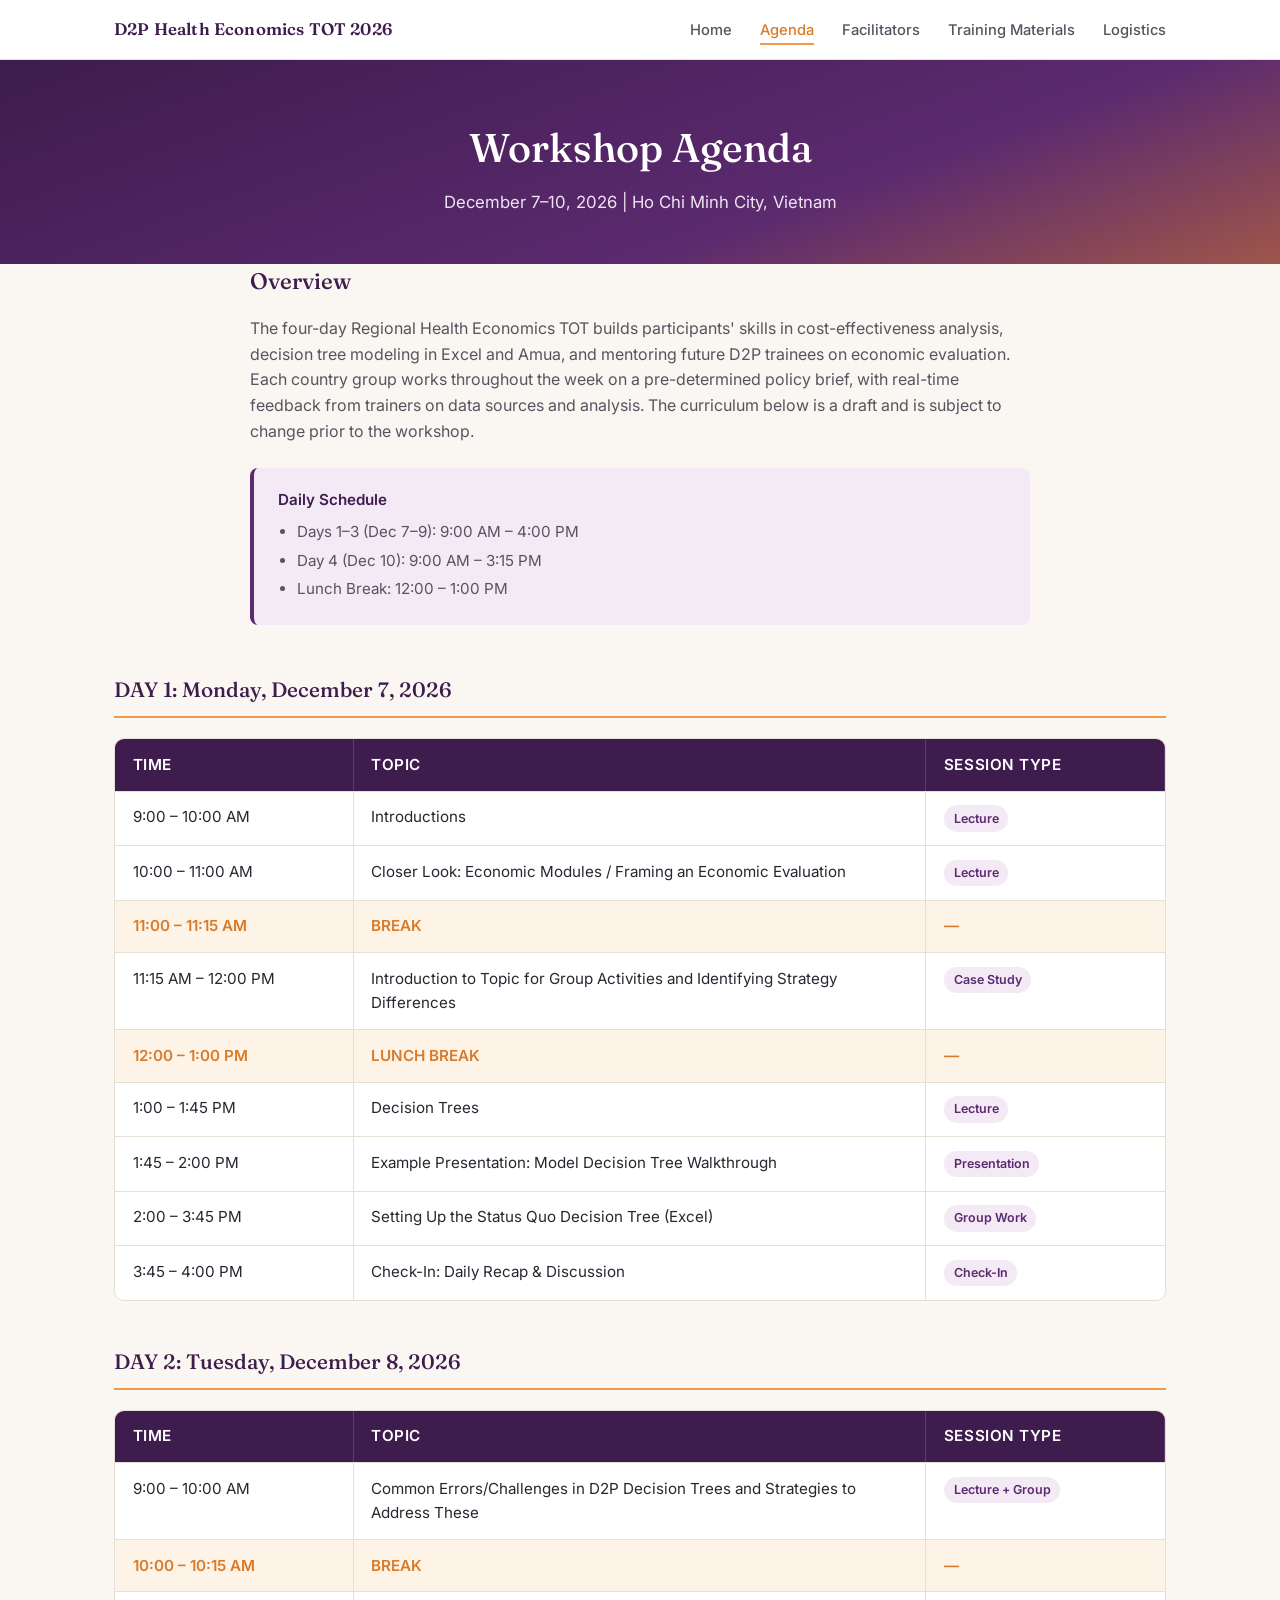
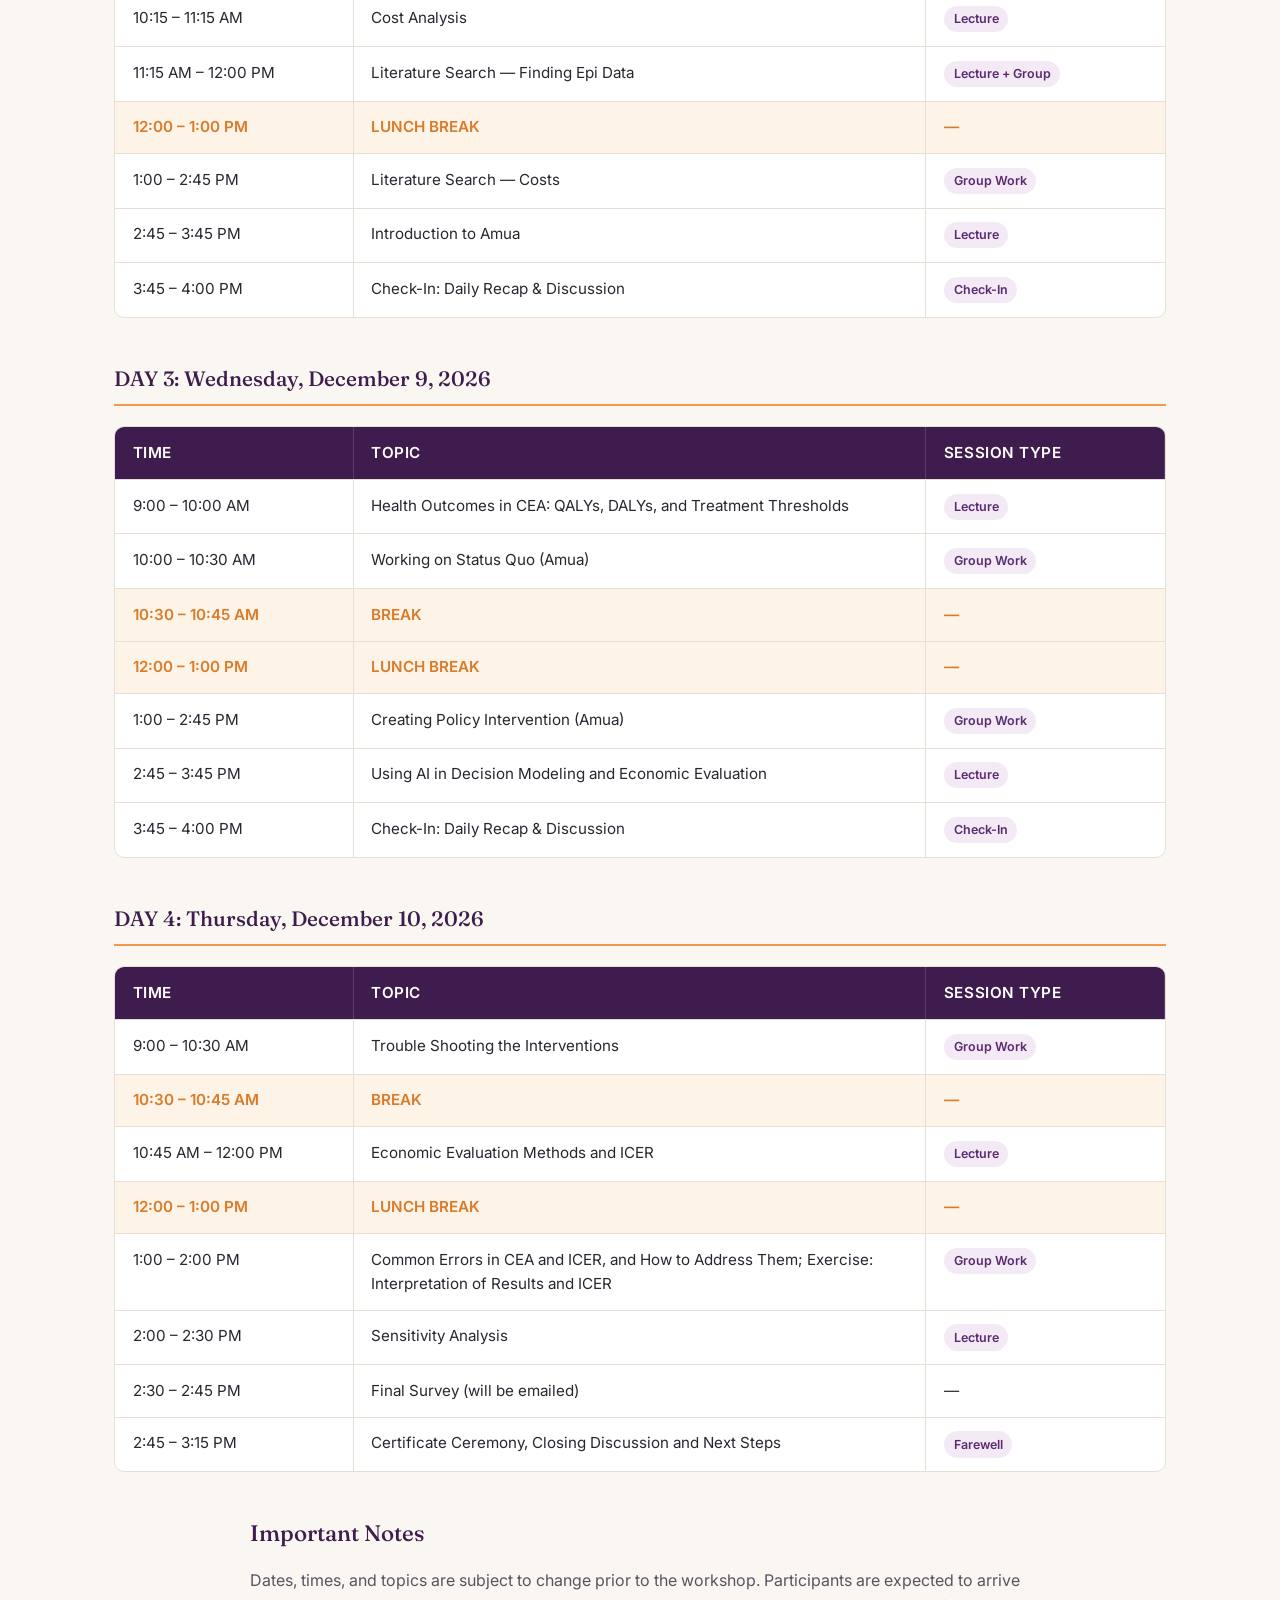
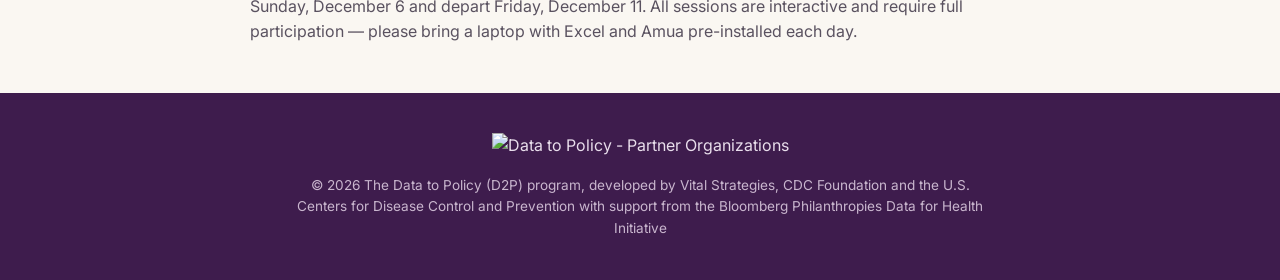
==== agenda.html @ 46e8d225 "Add files via upload" ====
<!DOCTYPE html>
<html lang="en">
<head>
    <meta charset="UTF-8">
    <meta name="viewport" content="width=device-width, initial-scale=1.0">
    <title>Agenda - D2P Regional Health Economics TOT</title>
    <link rel="preconnect" href="https://fonts.googleapis.com">
    <link rel="preconnect" href="https://fonts.gstatic.com" crossorigin>
    <link href="https://fonts.googleapis.com/css2?family=Fraunces:opsz,wght@9..144,400;9..144,500;9..144,600&family=Inter:wght@400;500;600;700&display=swap" rel="stylesheet">
    <style>
        :root {
            --purple: #5B2A6F;
            --purple-deep: #3E1C4D;
            --orange: #F2994A;
            --orange-deep: #D97B2A;
            --cream: #FAF7F2;
            --ink: #2B2530;
            --ink-soft: #5A5260;
            --line: #E6DFD6;
        }

        * { box-sizing: border-box; margin: 0; padding: 0; }

        body {
            font-family: 'Inter', -apple-system, sans-serif;
            background: var(--cream);
            color: var(--ink);
            line-height: 1.6;
        }

        h1, h2, h3, h4 {
            font-family: 'Fraunces', Georgia, serif;
            color: var(--purple-deep);
            font-weight: 500;
        }

        a { color: inherit; }

        .container { max-width: 1100px; margin: 0 auto; padding: 0 1.5rem; }

        /* Nav */
        .navbar {
            background: #FFFFFF;
            border-bottom: 1px solid var(--line);
            position: sticky;
            top: 0;
            z-index: 10;
        }
        .nav-container {
            max-width: 1100px;
            margin: 0 auto;
            padding: 1rem 1.5rem;
            display: flex;
            justify-content: space-between;
            align-items: center;
            flex-wrap: wrap;
            gap: 0.75rem;
        }
        .logo {
            font-family: 'Fraunces', serif;
            font-weight: 600;
            font-size: 1.05rem;
            color: var(--purple-deep);
            letter-spacing: 0.01em;
        }
        .nav-menu {
            list-style: none;
            display: flex;
            gap: 1.75rem;
        }
        .nav-menu a {
            text-decoration: none;
            font-size: 0.92rem;
            font-weight: 500;
            color: var(--ink-soft);
            padding-bottom: 0.25rem;
            border-bottom: 2px solid transparent;
            transition: border-color 0.2s, color 0.2s;
        }
        .nav-menu a:hover,
        .nav-menu a.active {
            color: var(--orange-deep);
            border-bottom-color: var(--orange);
        }

        /* Page header */
        .page-header {
            background: linear-gradient(160deg, var(--purple-deep) 0%, var(--purple) 65%, var(--orange-deep) 130%);
            color: #FFF;
            padding: 3.5rem 1.5rem 3rem;
            text-align: center;
        }
        .page-header h1 {
            color: #FFF;
            font-size: clamp(1.8rem, 3.6vw, 2.5rem);
            font-weight: 500;
            margin-bottom: 0.6rem;
        }
        .page-header p {
            color: #EFE4F1;
            font-size: 1.05rem;
        }

        main { padding: 3rem 0 4rem; }

        .agenda-intro { max-width: 780px; margin: 0 auto 3rem; }
        .agenda-intro h2 { margin-bottom: 1rem; font-size: 1.4rem; }
        .agenda-intro > p { color: var(--ink-soft); margin-bottom: 1.5rem; }

        .schedule-note {
            background: #F3EAF6;
            border-left: 4px solid var(--purple);
            padding: 1.25rem 1.5rem;
            border-radius: 8px;
            color: var(--ink-soft);
            font-size: 0.95rem;
        }
        .schedule-note p:first-child { margin-bottom: 0.5rem; color: var(--purple-deep); font-weight: 600; font-family: 'Inter', sans-serif; }
        .schedule-note ul { padding-left: 1.2rem; }
        .schedule-note li { margin-bottom: 0.25rem; }

        .agenda-day { margin-bottom: 2.75rem; }
        .day-header {
            font-size: 1.3rem;
            margin-bottom: 1.25rem;
            padding-bottom: 0.6rem;
            border-bottom: 2px solid var(--orange);
        }

        .agenda-table {
            background: #FFF;
            border: 1px solid var(--line);
            border-radius: 10px;
            overflow: hidden;
        }
        .agenda-row {
            display: grid;
            grid-template-columns: 1fr 2.4fr 1fr;
            border-bottom: 1px solid var(--line);
        }
        .agenda-row:last-child { border-bottom: none; }
        .agenda-row > div {
            padding: 0.85rem 1.1rem;
            border-right: 1px solid var(--line);
            font-size: 0.95rem;
        }
        .agenda-row > div:last-child { border-right: none; }

        .agenda-row.header {
            background: var(--purple-deep);
            color: #FFF;
            font-weight: 600;
            font-family: 'Inter', sans-serif;
            font-size: 0.85rem;
            text-transform: uppercase;
            letter-spacing: 0.04em;
        }
        .agenda-row.header > div { border-right: 1px solid rgba(255,255,255,0.15); }

        .agenda-row.break {
            background: #FDF3E7;
            color: var(--orange-deep);
            font-weight: 600;
        }

        .session-type {
            display: inline-block;
            font-size: 0.78rem;
            font-weight: 600;
            padding: 0.2rem 0.6rem;
            border-radius: 20px;
            background: #F3EAF6;
            color: var(--purple);
        }

        @media (max-width: 720px) {
            .agenda-row { grid-template-columns: 1fr; }
            .agenda-row > div { border-right: none; border-bottom: 1px solid var(--line); }
            .agenda-row > div:last-child { border-bottom: none; }
            .nav-menu { gap: 1rem; font-size: 0.85rem; }
        }

        /* Footer */
        .footer {
            background: var(--purple-deep);
            color: #E9DEEC;
            padding: 2.5rem 0;
        }
        .footer-content { text-align: center; }
        .footer-logos { margin-bottom: 1rem; }
        .footer-logo { max-height: 48px; }
        .footer-text p { font-size: 0.85rem; color: #C9B6CE; max-width: 700px; margin: 0 auto; }
    </style>
</head>
<body>
    <nav class="navbar">
        <div class="nav-container">
            <div class="logo">D2P Health Economics TOT 2026</div>
            <ul class="nav-menu">
                <li><a href="index.html">Home</a></li>
                <li><a href="agenda.html" class="active">Agenda</a></li>
                <li><a href="facilitators.html">Facilitators</a></li>
                <li><a href="materials.html">Training Materials</a></li>
                <li><a href="logistics.html">Logistics</a></li>
            </ul>
        </div>
    </nav>

    <header class="page-header">
        <div class="container">
            <h1>Workshop Agenda</h1>
            <p>December 7–10, 2026 | Ho Chi Minh City, Vietnam</p>
        </div>
    </header>

    <main class="container">
        <section class="agenda-intro">
            <h2>Overview</h2>
            <p>The four-day Regional Health Economics TOT builds participants' skills in cost-effectiveness analysis, decision tree modeling in Excel and Amua, and mentoring future D2P trainees on economic evaluation. Each country group works throughout the week on a pre-determined policy brief, with real-time feedback from trainers on data sources and analysis. The curriculum below is a draft and is subject to change prior to the workshop.</p>
            <div class="schedule-note">
                <p>Daily Schedule</p>
                <ul>
                    <li>Days 1–3 (Dec 7–9): 9:00 AM – 4:00 PM</li>
                    <li>Day 4 (Dec 10): 9:00 AM – 3:15 PM</li>
                    <li>Lunch Break: 12:00 – 1:00 PM</li>
                </ul>
            </div>
        </section>

        <section class="agenda-day">
            <h2 class="day-header">DAY 1: Monday, December 7, 2026</h2>
            <div class="agenda-table">
                <div class="agenda-row header">
                    <div>Time</div>
                    <div>Topic</div>
                    <div>Session Type</div>
                </div>
                <div class="agenda-row">
                    <div>9:00 – 10:00 AM</div>
                    <div>Introductions</div>
                    <div><span class="session-type">Lecture</span></div>
                </div>
                <div class="agenda-row">
                    <div>10:00 – 11:00 AM</div>
                    <div>Closer Look: Economic Modules / Framing an Economic Evaluation</div>
                    <div><span class="session-type">Lecture</span></div>
                </div>
                <div class="agenda-row break">
                    <div>11:00 – 11:15 AM</div>
                    <div>BREAK</div>
                    <div>—</div>
                </div>
                <div class="agenda-row">
                    <div>11:15 AM – 12:00 PM</div>
                    <div>Introduction to Topic for Group Activities and Identifying Strategy Differences</div>
                    <div><span class="session-type">Case Study</span></div>
                </div>
                <div class="agenda-row break">
                    <div>12:00 – 1:00 PM</div>
                    <div>LUNCH BREAK</div>
                    <div>—</div>
                </div>
                <div class="agenda-row">
                    <div>1:00 – 1:45 PM</div>
                    <div>Decision Trees</div>
                    <div><span class="session-type">Lecture</span></div>
                </div>
                <div class="agenda-row">
                    <div>1:45 – 2:00 PM</div>
                    <div>Example Presentation: Model Decision Tree Walkthrough</div>
                    <div><span class="session-type">Presentation</span></div>
                </div>
                <div class="agenda-row">
                    <div>2:00 – 3:45 PM</div>
                    <div>Setting Up the Status Quo Decision Tree (Excel)</div>
                    <div><span class="session-type">Group Work</span></div>
                </div>
                <div class="agenda-row">
                    <div>3:45 – 4:00 PM</div>
                    <div>Check-In: Daily Recap &amp; Discussion</div>
                    <div><span class="session-type">Check-In</span></div>
                </div>
            </div>
        </section>

        <section class="agenda-day">
            <h2 class="day-header">DAY 2: Tuesday, December 8, 2026</h2>
            <div class="agenda-table">
                <div class="agenda-row header">
                    <div>Time</div>
                    <div>Topic</div>
                    <div>Session Type</div>
                </div>
                <div class="agenda-row">
                    <div>9:00 – 10:00 AM</div>
                    <div>Common Errors/Challenges in D2P Decision Trees and Strategies to Address These</div>
                    <div><span class="session-type">Lecture + Group</span></div>
                </div>
                <div class="agenda-row break">
                    <div>10:00 – 10:15 AM</div>
                    <div>BREAK</div>
                    <div>—</div>
                </div>
                <div class="agenda-row">
                    <div>10:15 – 11:15 AM</div>
                    <div>Cost Analysis</div>
                    <div><span class="session-type">Lecture</span></div>
                </div>
                <div class="agenda-row">
                    <div>11:15 AM – 12:00 PM</div>
                    <div>Literature Search — Finding Epi Data</div>
                    <div><span class="session-type">Lecture + Group</span></div>
                </div>
                <div class="agenda-row break">
                    <div>12:00 – 1:00 PM</div>
                    <div>LUNCH BREAK</div>
                    <div>—</div>
                </div>
                <div class="agenda-row">
                    <div>1:00 – 2:45 PM</div>
                    <div>Literature Search — Costs</div>
                    <div><span class="session-type">Group Work</span></div>
                </div>
                <div class="agenda-row">
                    <div>2:45 – 3:45 PM</div>
                    <div>Introduction to Amua</div>
                    <div><span class="session-type">Lecture</span></div>
                </div>
                <div class="agenda-row">
                    <div>3:45 – 4:00 PM</div>
                    <div>Check-In: Daily Recap &amp; Discussion</div>
                    <div><span class="session-type">Check-In</span></div>
                </div>
            </div>
        </section>

        <section class="agenda-day">
            <h2 class="day-header">DAY 3: Wednesday, December 9, 2026</h2>
            <div class="agenda-table">
                <div class="agenda-row header">
                    <div>Time</div>
                    <div>Topic</div>
                    <div>Session Type</div>
                </div>
                <div class="agenda-row">
                    <div>9:00 – 10:00 AM</div>
                    <div>Health Outcomes in CEA: QALYs, DALYs, and Treatment Thresholds</div>
                    <div><span class="session-type">Lecture</span></div>
                </div>
                <div class="agenda-row">
                    <div>10:00 – 10:30 AM</div>
                    <div>Working on Status Quo (Amua)</div>
                    <div><span class="session-type">Group Work</span></div>
                </div>
                <div class="agenda-row break">
                    <div>10:30 – 10:45 AM</div>
                    <div>BREAK</div>
                    <div>—</div>
                </div>
                <div class="agenda-row break">
                    <div>12:00 – 1:00 PM</div>
                    <div>LUNCH BREAK</div>
                    <div>—</div>
                </div>
                <div class="agenda-row">
                    <div>1:00 – 2:45 PM</div>
                    <div>Creating Policy Intervention (Amua)</div>
                    <div><span class="session-type">Group Work</span></div>
                </div>
                <div class="agenda-row">
                    <div>2:45 – 3:45 PM</div>
                    <div>Using AI in Decision Modeling and Economic Evaluation</div>
                    <div><span class="session-type">Lecture</span></div>
                </div>
                <div class="agenda-row">
                    <div>3:45 – 4:00 PM</div>
                    <div>Check-In: Daily Recap &amp; Discussion</div>
                    <div><span class="session-type">Check-In</span></div>
                </div>
            </div>
        </section>

        <section class="agenda-day">
            <h2 class="day-header">DAY 4: Thursday, December 10, 2026</h2>
            <div class="agenda-table">
                <div class="agenda-row header">
                    <div>Time</div>
                    <div>Topic</div>
                    <div>Session Type</div>
                </div>
                <div class="agenda-row">
                    <div>9:00 – 10:30 AM</div>
                    <div>Trouble Shooting the Interventions</div>
                    <div><span class="session-type">Group Work</span></div>
                </div>
                <div class="agenda-row break">
                    <div>10:30 – 10:45 AM</div>
                    <div>BREAK</div>
                    <div>—</div>
                </div>
                <div class="agenda-row">
                    <div>10:45 AM – 12:00 PM</div>
                    <div>Economic Evaluation Methods and ICER</div>
                    <div><span class="session-type">Lecture</span></div>
                </div>
                <div class="agenda-row break">
                    <div>12:00 – 1:00 PM</div>
                    <div>LUNCH BREAK</div>
                    <div>—</div>
                </div>
                <div class="agenda-row">
                    <div>1:00 – 2:00 PM</div>
                    <div>Common Errors in CEA and ICER, and How to Address Them; Exercise: Interpretation of Results and ICER</div>
                    <div><span class="session-type">Group Work</span></div>
                </div>
                <div class="agenda-row">
                    <div>2:00 – 2:30 PM</div>
                    <div>Sensitivity Analysis</div>
                    <div><span class="session-type">Lecture</span></div>
                </div>
                <div class="agenda-row">
                    <div>2:30 – 2:45 PM</div>
                    <div>Final Survey (will be emailed)</div>
                    <div>—</div>
                </div>
                <div class="agenda-row">
                    <div>2:45 – 3:15 PM</div>
                    <div>Certificate Ceremony, Closing Discussion and Next Steps</div>
                    <div><span class="session-type">Farewell</span></div>
                </div>
            </div>
        </section>

        <section class="agenda-intro">
            <h2>Important Notes</h2>
            <p style="color: var(--ink-soft);">
                Dates, times, and topics are subject to change prior to the workshop. Participants are expected to arrive Sunday, December 6 and depart Friday, December 11. All sessions are interactive and require full participation — please bring a laptop with Excel and Amua pre-installed each day.
            </p>
        </section>
    </main>

    <footer class="footer">
        <div class="container">
            <div class="footer-content">
                <div class="footer-logos">
                    <img src="D2P1.jpg" alt="Data to Policy - Partner Organizations" class="footer-logo">
                </div>
                <div class="footer-text">
                    <p>&copy; 2026 The Data to Policy (D2P) program, developed by Vital Strategies, CDC Foundation and the U.S. Centers for Disease Control and Prevention with support from the Bloomberg Philanthropies Data for Health Initiative</p>
                </div>
            </div>
        </div>
    </footer>
</body>
</html>
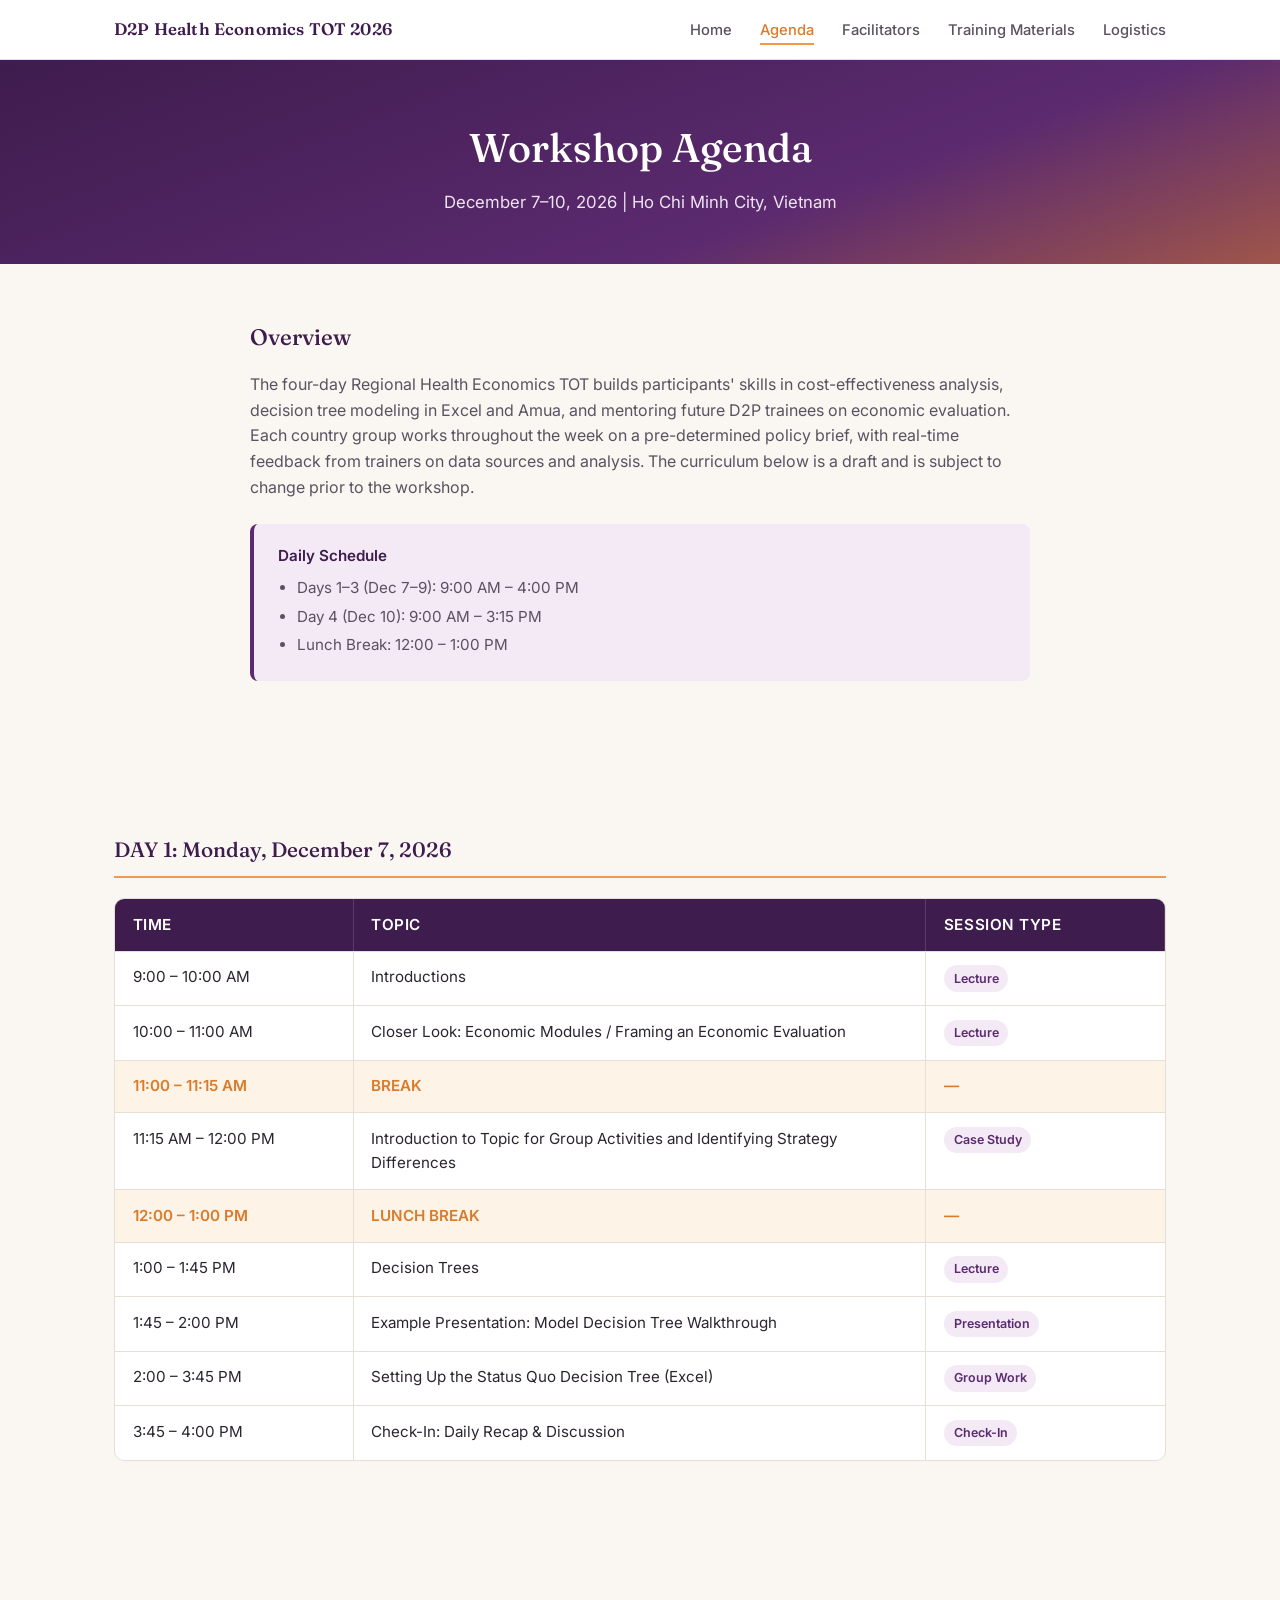
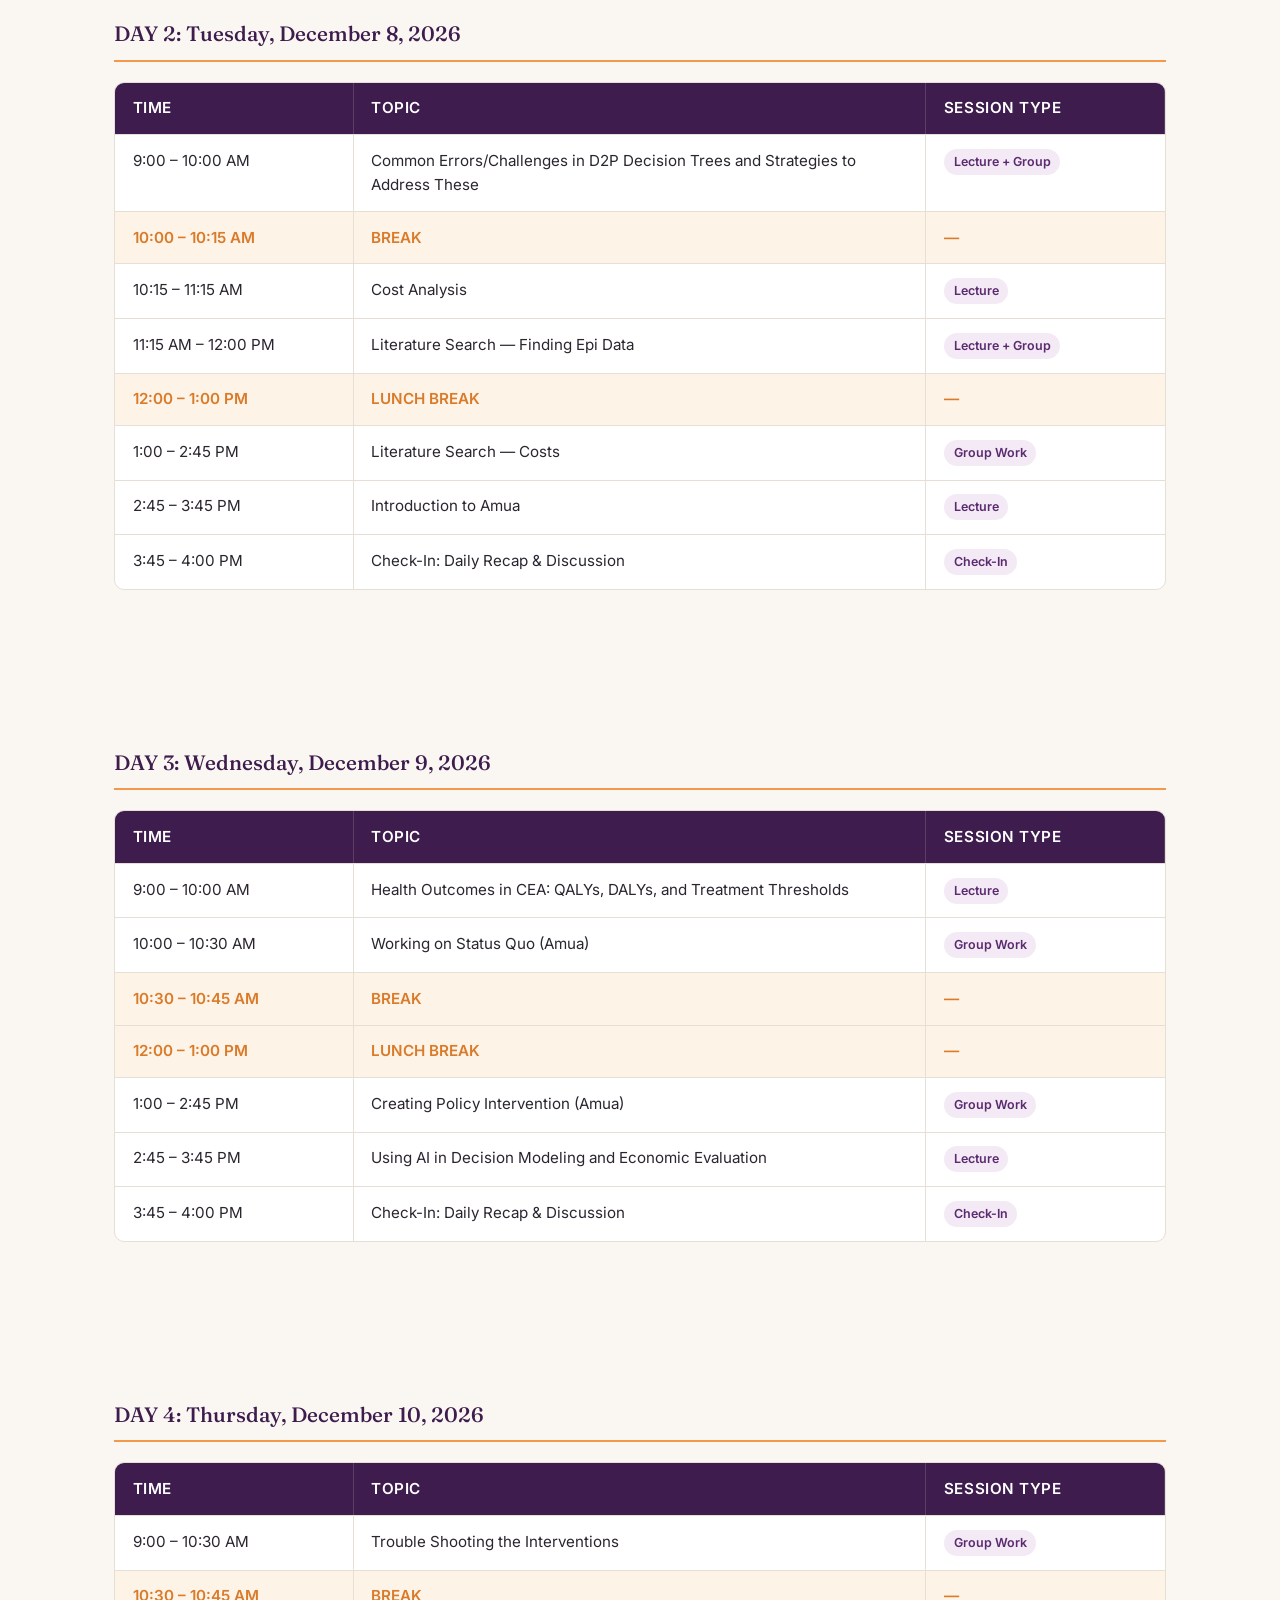
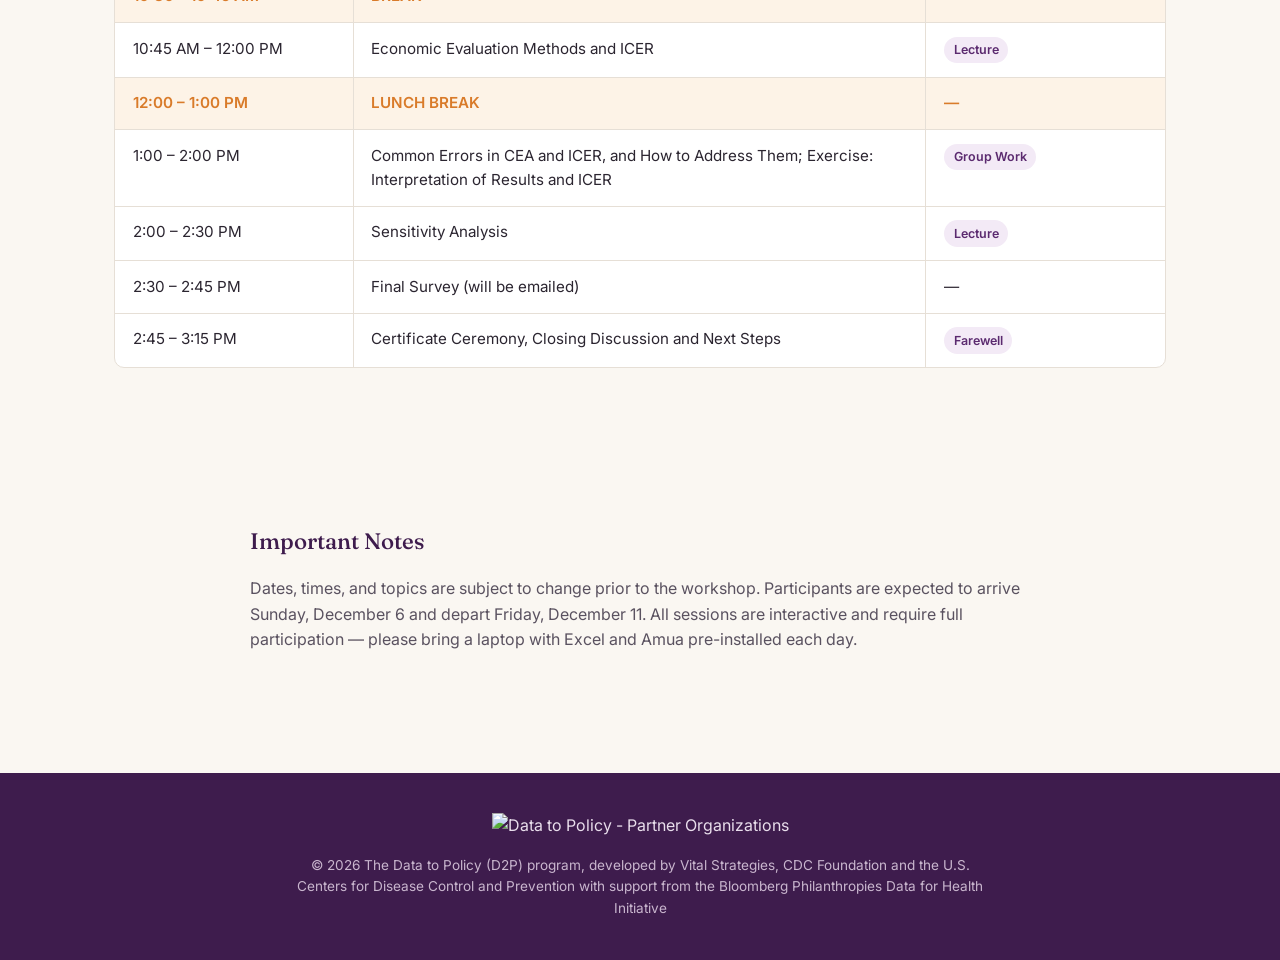
==== commit 96b98852: "Add files via upload" ====
--- a/agenda.html
+++ b/agenda.html
@@ -7,190 +7,7 @@
     <link rel="preconnect" href="https://fonts.googleapis.com">
     <link rel="preconnect" href="https://fonts.gstatic.com" crossorigin>
     <link href="https://fonts.googleapis.com/css2?family=Fraunces:opsz,wght@9..144,400;9..144,500;9..144,600&family=Inter:wght@400;500;600;700&display=swap" rel="stylesheet">
-    <style>
-        :root {
-            --purple: #5B2A6F;
-            --purple-deep: #3E1C4D;
-            --orange: #F2994A;
-            --orange-deep: #D97B2A;
-            --cream: #FAF7F2;
-            --ink: #2B2530;
-            --ink-soft: #5A5260;
-            --line: #E6DFD6;
-        }
-
-        * { box-sizing: border-box; margin: 0; padding: 0; }
-
-        body {
-            font-family: 'Inter', -apple-system, sans-serif;
-            background: var(--cream);
-            color: var(--ink);
-            line-height: 1.6;
-        }
-
-        h1, h2, h3, h4 {
-            font-family: 'Fraunces', Georgia, serif;
-            color: var(--purple-deep);
-            font-weight: 500;
-        }
-
-        a { color: inherit; }
-
-        .container { max-width: 1100px; margin: 0 auto; padding: 0 1.5rem; }
-
-        /* Nav */
-        .navbar {
-            background: #FFFFFF;
-            border-bottom: 1px solid var(--line);
-            position: sticky;
-            top: 0;
-            z-index: 10;
-        }
-        .nav-container {
-            max-width: 1100px;
-            margin: 0 auto;
-            padding: 1rem 1.5rem;
-            display: flex;
-            justify-content: space-between;
-            align-items: center;
-            flex-wrap: wrap;
-            gap: 0.75rem;
-        }
-        .logo {
-            font-family: 'Fraunces', serif;
-            font-weight: 600;
-            font-size: 1.05rem;
-            color: var(--purple-deep);
-            letter-spacing: 0.01em;
-        }
-        .nav-menu {
-            list-style: none;
-            display: flex;
-            gap: 1.75rem;
-        }
-        .nav-menu a {
-            text-decoration: none;
-            font-size: 0.92rem;
-            font-weight: 500;
-            color: var(--ink-soft);
-            padding-bottom: 0.25rem;
-            border-bottom: 2px solid transparent;
-            transition: border-color 0.2s, color 0.2s;
-        }
-        .nav-menu a:hover,
-        .nav-menu a.active {
-            color: var(--orange-deep);
-            border-bottom-color: var(--orange);
-        }
-
-        /* Page header */
-        .page-header {
-            background: linear-gradient(160deg, var(--purple-deep) 0%, var(--purple) 65%, var(--orange-deep) 130%);
-            color: #FFF;
-            padding: 3.5rem 1.5rem 3rem;
-            text-align: center;
-        }
-        .page-header h1 {
-            color: #FFF;
-            font-size: clamp(1.8rem, 3.6vw, 2.5rem);
-            font-weight: 500;
-            margin-bottom: 0.6rem;
-        }
-        .page-header p {
-            color: #EFE4F1;
-            font-size: 1.05rem;
-        }
-
-        main { padding: 3rem 0 4rem; }
-
-        .agenda-intro { max-width: 780px; margin: 0 auto 3rem; }
-        .agenda-intro h2 { margin-bottom: 1rem; font-size: 1.4rem; }
-        .agenda-intro > p { color: var(--ink-soft); margin-bottom: 1.5rem; }
-
-        .schedule-note {
-            background: #F3EAF6;
-            border-left: 4px solid var(--purple);
-            padding: 1.25rem 1.5rem;
-            border-radius: 8px;
-            color: var(--ink-soft);
-            font-size: 0.95rem;
-        }
-        .schedule-note p:first-child { margin-bottom: 0.5rem; color: var(--purple-deep); font-weight: 600; font-family: 'Inter', sans-serif; }
-        .schedule-note ul { padding-left: 1.2rem; }
-        .schedule-note li { margin-bottom: 0.25rem; }
-
-        .agenda-day { margin-bottom: 2.75rem; }
-        .day-header {
-            font-size: 1.3rem;
-            margin-bottom: 1.25rem;
-            padding-bottom: 0.6rem;
-            border-bottom: 2px solid var(--orange);
-        }
-
-        .agenda-table {
-            background: #FFF;
-            border: 1px solid var(--line);
-            border-radius: 10px;
-            overflow: hidden;
-        }
-        .agenda-row {
-            display: grid;
-            grid-template-columns: 1fr 2.4fr 1fr;
-            border-bottom: 1px solid var(--line);
-        }
-        .agenda-row:last-child { border-bottom: none; }
-        .agenda-row > div {
-            padding: 0.85rem 1.1rem;
-            border-right: 1px solid var(--line);
-            font-size: 0.95rem;
-        }
-        .agenda-row > div:last-child { border-right: none; }
-
-        .agenda-row.header {
-            background: var(--purple-deep);
-            color: #FFF;
-            font-weight: 600;
-            font-family: 'Inter', sans-serif;
-            font-size: 0.85rem;
-            text-transform: uppercase;
-            letter-spacing: 0.04em;
-        }
-        .agenda-row.header > div { border-right: 1px solid rgba(255,255,255,0.15); }
-
-        .agenda-row.break {
-            background: #FDF3E7;
-            color: var(--orange-deep);
-            font-weight: 600;
-        }
-
-        .session-type {
-            display: inline-block;
-            font-size: 0.78rem;
-            font-weight: 600;
-            padding: 0.2rem 0.6rem;
-            border-radius: 20px;
-            background: #F3EAF6;
-            color: var(--purple);
-        }
-
-        @media (max-width: 720px) {
-            .agenda-row { grid-template-columns: 1fr; }
-            .agenda-row > div { border-right: none; border-bottom: 1px solid var(--line); }
-            .agenda-row > div:last-child { border-bottom: none; }
-            .nav-menu { gap: 1rem; font-size: 0.85rem; }
-        }
-
-        /* Footer */
-        .footer {
-            background: var(--purple-deep);
-            color: #E9DEEC;
-            padding: 2.5rem 0;
-        }
-        .footer-content { text-align: center; }
-        .footer-logos { margin-bottom: 1rem; }
-        .footer-logo { max-height: 48px; }
-        .footer-text p { font-size: 0.85rem; color: #C9B6CE; max-width: 700px; margin: 0 auto; }
-    </style>
+    <link rel="stylesheet" href="styles.css">
 </head>
 <body>
     <nav class="navbar">
--- a/styles.css
+++ b/styles.css
@@ -0,0 +1,633 @@
+/* ==========================================================================
+   D2P Regional Health Economics TOT — Site Stylesheet
+   Shared across index.html, agenda.html, materials.html,
+   facilitators.html, and logistics.html
+   ========================================================================== */
+
+:root {
+    --purple: #5B2A6F;
+    --purple-deep: #3E1C4D;
+    --orange: #F2994A;
+    --orange-deep: #D97B2A;
+    --cream: #FAF7F2;
+    --ink: #2B2530;
+    --ink-soft: #5A5260;
+    --line: #E6DFD6;
+}
+
+* { box-sizing: border-box; margin: 0; padding: 0; }
+
+body {
+    font-family: 'Inter', -apple-system, sans-serif;
+    background: var(--cream);
+    color: var(--ink);
+    line-height: 1.6;
+}
+
+h1, h2, h3, h4 {
+    font-family: 'Fraunces', Georgia, serif;
+    color: var(--purple-deep);
+    font-weight: 500;
+}
+
+a { color: inherit; }
+
+.container { max-width: 1100px; margin: 0 auto; padding: 0 1.5rem; }
+
+section { padding: 3.5rem 0; }
+
+/* ==========================================================================
+   Navigation
+   ========================================================================== */
+
+.navbar {
+    background: #FFFFFF;
+    border-bottom: 1px solid var(--line);
+    position: sticky;
+    top: 0;
+    z-index: 10;
+}
+.nav-container {
+    max-width: 1100px;
+    margin: 0 auto;
+    padding: 1rem 1.5rem;
+    display: flex;
+    justify-content: space-between;
+    align-items: center;
+    flex-wrap: wrap;
+    gap: 0.75rem;
+}
+.logo {
+    font-family: 'Fraunces', serif;
+    font-weight: 600;
+    font-size: 1.05rem;
+    color: var(--purple-deep);
+    letter-spacing: 0.01em;
+}
+.nav-menu {
+    list-style: none;
+    display: flex;
+    gap: 1.75rem;
+}
+.nav-menu a {
+    text-decoration: none;
+    font-size: 0.92rem;
+    font-weight: 500;
+    color: var(--ink-soft);
+    padding-bottom: 0.25rem;
+    border-bottom: 2px solid transparent;
+    transition: border-color 0.2s, color 0.2s;
+}
+.nav-menu a:hover,
+.nav-menu a.active {
+    color: var(--orange-deep);
+    border-bottom-color: var(--orange);
+}
+
+/* ==========================================================================
+   Hero (home page)
+   ========================================================================== */
+
+.hero {
+    background: linear-gradient(160deg, var(--purple-deep) 0%, var(--purple) 65%, var(--orange-deep) 130%);
+    color: #FFF;
+    padding: 5.5rem 1.5rem 4.5rem;
+    text-align: center;
+}
+.hero-content { max-width: 780px; margin: 0 auto; }
+.hero h1 {
+    color: #FFF;
+    font-size: clamp(2rem, 4.2vw, 3rem);
+    font-weight: 500;
+    line-height: 1.2;
+    margin-bottom: 1.25rem;
+}
+.hero-subtitle {
+    font-size: 1.15rem;
+    font-weight: 600;
+    letter-spacing: 0.02em;
+    color: #FBD9B0;
+    margin-bottom: 0.75rem;
+}
+.hero-description {
+    font-size: 1.05rem;
+    color: #EFE4F1;
+    max-width: 560px;
+    margin: 0 auto;
+}
+
+/* ==========================================================================
+   Page header (interior pages: agenda, materials, facilitators, logistics)
+   ========================================================================== */
+
+.page-header {
+    background: linear-gradient(160deg, var(--purple-deep) 0%, var(--purple) 65%, var(--orange-deep) 130%);
+    color: #FFF;
+    padding: 3.5rem 1.5rem 3rem;
+    text-align: center;
+}
+.page-header h1 {
+    color: #FFF;
+    font-size: clamp(1.8rem, 3.6vw, 2.5rem);
+    font-weight: 500;
+    margin-bottom: 0.6rem;
+}
+.page-header p {
+    color: #EFE4F1;
+    font-size: 1.05rem;
+}
+
+main { padding: 3rem 0 4rem; }
+
+/* ==========================================================================
+   Intro / welcome blocks
+   ========================================================================== */
+
+.welcome-section,
+.agenda-intro,
+.materials-intro,
+.logistics-intro,
+.facilitators-intro {
+    max-width: 780px;
+    margin: 0 auto 2.5rem;
+}
+.welcome-section { padding: 3.5rem 1.5rem 1rem; text-align: center; }
+.logistics-intro,
+.facilitators-intro { text-align: center; }
+
+.welcome-section h2,
+.agenda-intro h2,
+.materials-intro h2,
+.logistics-intro h2,
+.facilitators-intro h2 {
+    margin-bottom: 1rem;
+    font-size: 1.6rem;
+}
+.agenda-intro h2,
+.materials-intro h2,
+.logistics-intro h2 { font-size: 1.4rem; }
+
+.welcome-section p,
+.agenda-intro > p,
+.materials-intro > p,
+.logistics-intro p,
+.facilitators-intro p {
+    color: var(--ink-soft);
+}
+.agenda-intro > p,
+.materials-intro > p { margin-bottom: 1.5rem; }
+
+/* ==========================================================================
+   Note / callout banner
+   ========================================================================== */
+
+.note-banner {
+    background: #F3EAF6;
+    border-left: 4px solid var(--purple);
+    padding: 1.25rem 1.5rem;
+    border-radius: 8px;
+    color: var(--ink-soft);
+    font-size: 0.95rem;
+}
+.note-banner strong { color: var(--purple-deep); }
+.logistics-intro .note-banner {
+    max-width: 780px;
+    margin: 1.5rem auto 0;
+}
+
+.schedule-note {
+    background: #F3EAF6;
+    border-left: 4px solid var(--purple);
+    padding: 1.25rem 1.5rem;
+    border-radius: 8px;
+    color: var(--ink-soft);
+    font-size: 0.95rem;
+}
+.schedule-note p:first-child {
+    margin-bottom: 0.5rem;
+    color: var(--purple-deep);
+    font-weight: 600;
+    font-family: 'Inter', sans-serif;
+}
+.schedule-note ul { padding-left: 1.2rem; }
+.schedule-note li { margin-bottom: 0.25rem; }
+
+/* ==========================================================================
+   Info cards grid (home page objectives/background/eligibility/deliverables)
+   ========================================================================== */
+
+.info-grid {
+    display: grid;
+    grid-template-columns: repeat(2, 1fr);
+    gap: 1.5rem;
+    padding-top: 1rem;
+}
+.info-card {
+    background: #FFF;
+    border: 1px solid var(--line);
+    border-top: 3px solid var(--orange);
+    border-radius: 10px;
+    padding: 1.75rem;
+}
+.info-card h3 { font-size: 1.15rem; margin-bottom: 0.85rem; }
+.info-card p { color: var(--ink-soft); margin-bottom: 0.6rem; }
+.info-card ul { padding-left: 1.2rem; color: var(--ink-soft); }
+.info-card li { margin-bottom: 0.4rem; }
+.info-card ol { padding-left: 1.2rem; color: var(--ink-soft); }
+.info-card ol li { margin-bottom: 0.5rem; }
+
+/* ==========================================================================
+   Key details / detail item grid (home + logistics)
+   ========================================================================== */
+
+.key-details h2,
+.logistics-section h2 {
+    text-align: center;
+    margin-bottom: 2rem;
+    font-size: 1.6rem;
+}
+.logistics-section h2 {
+    text-align: left;
+    font-size: 1.4rem;
+    padding-bottom: 0.6rem;
+    border-bottom: 2px solid var(--orange);
+}
+
+.details-grid {
+    display: grid;
+    grid-template-columns: repeat(4, 1fr);
+    gap: 1.25rem;
+}
+.details-grid.section-spacing { margin-bottom: 3rem; }
+
+.detail-item {
+    text-align: center;
+    padding: 1.5rem 1rem;
+    background: #FFF;
+    border: 1px solid var(--line);
+    border-radius: 10px;
+}
+.detail-item h4 {
+    font-size: 0.78rem;
+    text-transform: uppercase;
+    letter-spacing: 0.08em;
+    color: var(--orange-deep);
+    font-family: 'Inter', sans-serif;
+    font-weight: 700;
+    margin-bottom: 0.6rem;
+}
+.detail-item p { color: var(--ink-soft); font-size: 0.95rem; }
+
+.logistics-section { margin-bottom: 3rem; }
+
+/* ==========================================================================
+   CTA section (home page)
+   ========================================================================== */
+
+.cta-section { text-align: center; }
+.cta-section h2 { margin-bottom: 1.5rem; font-size: 1.6rem; }
+.cta-buttons {
+    display: flex;
+    justify-content: center;
+    gap: 1rem;
+    flex-wrap: wrap;
+}
+.btn {
+    display: inline-block;
+    padding: 0.8rem 1.6rem;
+    border-radius: 6px;
+    text-decoration: none;
+    font-weight: 600;
+    font-size: 0.95rem;
+    transition: transform 0.15s, box-shadow 0.15s;
+}
+.btn:hover { transform: translateY(-1px); }
+.btn-primary { background: var(--orange); color: #FFF; }
+.btn-primary:hover { box-shadow: 0 6px 16px rgba(217,123,42,0.35); }
+.btn-secondary { background: #FFF; color: var(--purple-deep); border: 1px solid var(--line); }
+.btn-secondary:hover { border-color: var(--purple); }
+
+/* ==========================================================================
+   Agenda page — day sections and schedule table
+   ========================================================================== */
+
+.agenda-day { margin-bottom: 2.75rem; }
+.day-header {
+    font-size: 1.3rem;
+    margin-bottom: 1.25rem;
+    padding-bottom: 0.6rem;
+    border-bottom: 2px solid var(--orange);
+}
+
+.agenda-table {
+    background: #FFF;
+    border: 1px solid var(--line);
+    border-radius: 10px;
+    overflow: hidden;
+}
+.agenda-row {
+    display: grid;
+    grid-template-columns: 1fr 2.4fr 1fr;
+    border-bottom: 1px solid var(--line);
+}
+.agenda-row:last-child { border-bottom: none; }
+.agenda-row > div {
+    padding: 0.85rem 1.1rem;
+    border-right: 1px solid var(--line);
+    font-size: 0.95rem;
+}
+.agenda-row > div:last-child { border-right: none; }
+
+.agenda-row.header {
+    background: var(--purple-deep);
+    color: #FFF;
+    font-weight: 600;
+    font-family: 'Inter', sans-serif;
+    font-size: 0.85rem;
+    text-transform: uppercase;
+    letter-spacing: 0.04em;
+}
+.agenda-row.header > div { border-right: 1px solid rgba(255,255,255,0.15); }
+
+.agenda-row.break {
+    background: #FDF3E7;
+    color: var(--orange-deep);
+    font-weight: 600;
+}
+
+.session-type {
+    display: inline-block;
+    font-size: 0.78rem;
+    font-weight: 600;
+    padding: 0.2rem 0.6rem;
+    border-radius: 20px;
+    background: #F3EAF6;
+    color: var(--purple);
+}
+
+/* ==========================================================================
+   Materials page
+   ========================================================================== */
+
+.materials-section { margin-bottom: 3rem; }
+.materials-section h2 {
+    font-size: 1.4rem;
+    margin-bottom: 1.5rem;
+    padding-bottom: 0.6rem;
+    border-bottom: 2px solid var(--orange);
+}
+
+.materials-category {
+    background: #FFF;
+    border: 1px solid var(--line);
+    border-top: 3px solid var(--orange);
+    border-radius: 10px;
+    padding: 1.75rem;
+    margin-bottom: 1.5rem;
+}
+.materials-category h3 { font-size: 1.15rem; margin-bottom: 0.6rem; }
+.materials-category > p { color: var(--ink-soft); margin-bottom: 1rem; }
+.materials-list ul { padding-left: 1.2rem; color: var(--ink-soft); }
+.materials-list li { margin-bottom: 0.4rem; }
+
+.reference-grid {
+    display: grid;
+    grid-template-columns: repeat(2, 1fr);
+    gap: 1.5rem;
+}
+.reference-item {
+    background: #FFF;
+    border: 1px solid var(--line);
+    border-radius: 10px;
+    padding: 1.5rem;
+}
+.reference-item h4 { font-size: 1.05rem; margin-bottom: 0.5rem; }
+.reference-item p { color: var(--ink-soft); font-size: 0.92rem; }
+
+.resources-list h4 {
+    font-size: 1.05rem;
+    margin: 1.5rem 0 0.75rem;
+    color: var(--purple-deep);
+    font-family: 'Inter', sans-serif;
+}
+.resources-list ul { padding-left: 1.2rem; color: var(--ink-soft); }
+.resources-list li { margin-bottom: 0.5rem; }
+.resources-list a { color: var(--orange-deep); text-decoration: underline; }
+
+/* ==========================================================================
+   Shared tech requirements grid (materials + logistics)
+   ========================================================================== */
+
+.tech-grid {
+    display: grid;
+    grid-template-columns: repeat(3, 1fr);
+    gap: 1.5rem;
+}
+.tech-item {
+    background: #FFF;
+    border: 1px solid var(--line);
+    border-radius: 10px;
+    padding: 1.5rem;
+}
+.tech-item h4 {
+    font-size: 1rem;
+    margin-bottom: 0.75rem;
+    color: var(--purple-deep);
+    font-family: 'Inter', sans-serif;
+}
+.tech-item ul { padding-left: 1.2rem; color: var(--ink-soft); }
+.tech-item li { margin-bottom: 0.35rem; }
+
+/* ==========================================================================
+   Facilitators page
+   ========================================================================== */
+
+.facilitators-grid {
+    display: flex;
+    flex-direction: column;
+    gap: 1.75rem;
+    padding-top: 0;
+}
+
+.facilitator-card {
+    background: #FFF;
+    border: 1px solid var(--line);
+    border-top: 3px solid var(--orange);
+    border-radius: 10px;
+    padding: 1.75rem;
+}
+
+.facilitator-header {
+    display: flex;
+    align-items: center;
+    gap: 1.25rem;
+    margin-bottom: 1.25rem;
+    padding-bottom: 1.25rem;
+    border-bottom: 1px solid var(--line);
+}
+
+.facilitator-icon {
+    flex-shrink: 0;
+    width: 56px;
+    height: 56px;
+    border-radius: 50%;
+    background: linear-gradient(160deg, var(--purple) 0%, var(--orange-deep) 130%);
+    color: #FFF;
+    font-family: 'Fraunces', serif;
+    font-weight: 600;
+    font-size: 1.1rem;
+    display: flex;
+    align-items: center;
+    justify-content: center;
+}
+
+.facilitator-name h3 { font-size: 1.2rem; margin-bottom: 0.15rem; }
+.facilitator-title {
+    color: var(--orange-deep);
+    font-weight: 600;
+    font-size: 0.9rem;
+}
+
+.facilitator-bio p {
+    color: var(--ink-soft);
+    margin-bottom: 1rem;
+}
+.facilitator-bio ul {
+    padding-left: 1.2rem;
+    color: var(--ink-soft);
+    margin-bottom: 1rem;
+}
+.facilitator-bio li { margin-bottom: 0.4rem; }
+.contact-info {
+    font-size: 0.92rem;
+    color: var(--ink-soft) !important;
+    margin-bottom: 0 !important;
+}
+.contact-info strong { color: var(--purple-deep); }
+
+.facilitation-approach h2 {
+    text-align: center;
+    margin-bottom: 1rem;
+    font-size: 1.4rem;
+}
+.facilitation-approach > p {
+    max-width: 780px;
+    margin: 0 auto 2rem;
+    text-align: center;
+    color: var(--ink-soft);
+}
+
+.approach-grid {
+    display: grid;
+    grid-template-columns: repeat(2, 1fr);
+    gap: 1.5rem;
+}
+.approach-item {
+    background: #FFF;
+    border: 1px solid var(--line);
+    border-radius: 10px;
+    padding: 1.5rem;
+}
+.approach-item h4 { font-size: 1.05rem; margin-bottom: 0.6rem; }
+.approach-item p { color: var(--ink-soft); font-size: 0.95rem; }
+
+.contact-section {
+    text-align: center;
+}
+.contact-section h2 { margin-bottom: 1rem; font-size: 1.4rem; }
+.contact-section > p {
+    max-width: 700px;
+    margin: 0 auto 2rem;
+    color: var(--ink-soft);
+}
+.contact-grid {
+    display: grid;
+    grid-template-columns: repeat(3, 1fr);
+    gap: 1.5rem;
+    text-align: left;
+}
+.contact-grid > div {
+    background: #FFF;
+    border: 1px solid var(--line);
+    border-top: 3px solid var(--orange);
+    border-radius: 10px;
+    padding: 1.5rem;
+    color: var(--ink-soft);
+    font-size: 0.92rem;
+}
+.contact-grid strong { color: var(--purple-deep); display: block; margin-bottom: 0.4rem; }
+
+/* ==========================================================================
+   Logistics page — travel timeline
+   ========================================================================== */
+
+.timeline {
+    background: #FFF;
+    border: 1px solid var(--line);
+    border-radius: 10px;
+    overflow: hidden;
+}
+.timeline-row {
+    display: grid;
+    grid-template-columns: 1fr 3fr;
+    border-bottom: 1px solid var(--line);
+}
+.timeline-row:last-child { border-bottom: none; }
+.timeline-row > div { padding: 0.9rem 1.1rem; }
+.timeline-row > div:first-child {
+    font-weight: 600;
+    color: var(--purple-deep);
+    border-right: 1px solid var(--line);
+}
+.timeline-row > div:last-child { color: var(--ink-soft); }
+
+/* ==========================================================================
+   Footer
+   ========================================================================== */
+
+.footer {
+    background: var(--purple-deep);
+    color: #E9DEEC;
+    padding: 2.5rem 0;
+    margin-top: 1rem;
+}
+.footer-content { text-align: center; }
+.footer-logos { margin-bottom: 1rem; }
+.footer-logo { max-height: 48px; }
+.footer-text p { font-size: 0.85rem; color: #C9B6CE; max-width: 700px; margin: 0 auto; }
+
+/* ==========================================================================
+   Responsive
+   ========================================================================== */
+
+@media (max-width: 768px) {
+    .agenda-row { grid-template-columns: 1fr; }
+}
+
+@media (max-width: 720px) {
+    .info-grid,
+    .details-grid,
+    .reference-grid,
+    .tech-grid,
+    .approach-grid,
+    .contact-grid { grid-template-columns: 1fr; }
+
+    .facilitator-header {
+        flex-direction: column;
+        text-align: center;
+    }
+
+    .agenda-row > div {
+        border-right: none;
+        border-bottom: 1px solid var(--line);
+    }
+    .agenda-row > div:last-child { border-bottom: none; }
+
+    .timeline-row { grid-template-columns: 1fr; }
+    .timeline-row > div:first-child {
+        border-right: none;
+        border-bottom: 1px solid var(--line);
+    }
+
+    .nav-menu { gap: 1rem; font-size: 0.85rem; }
+}
